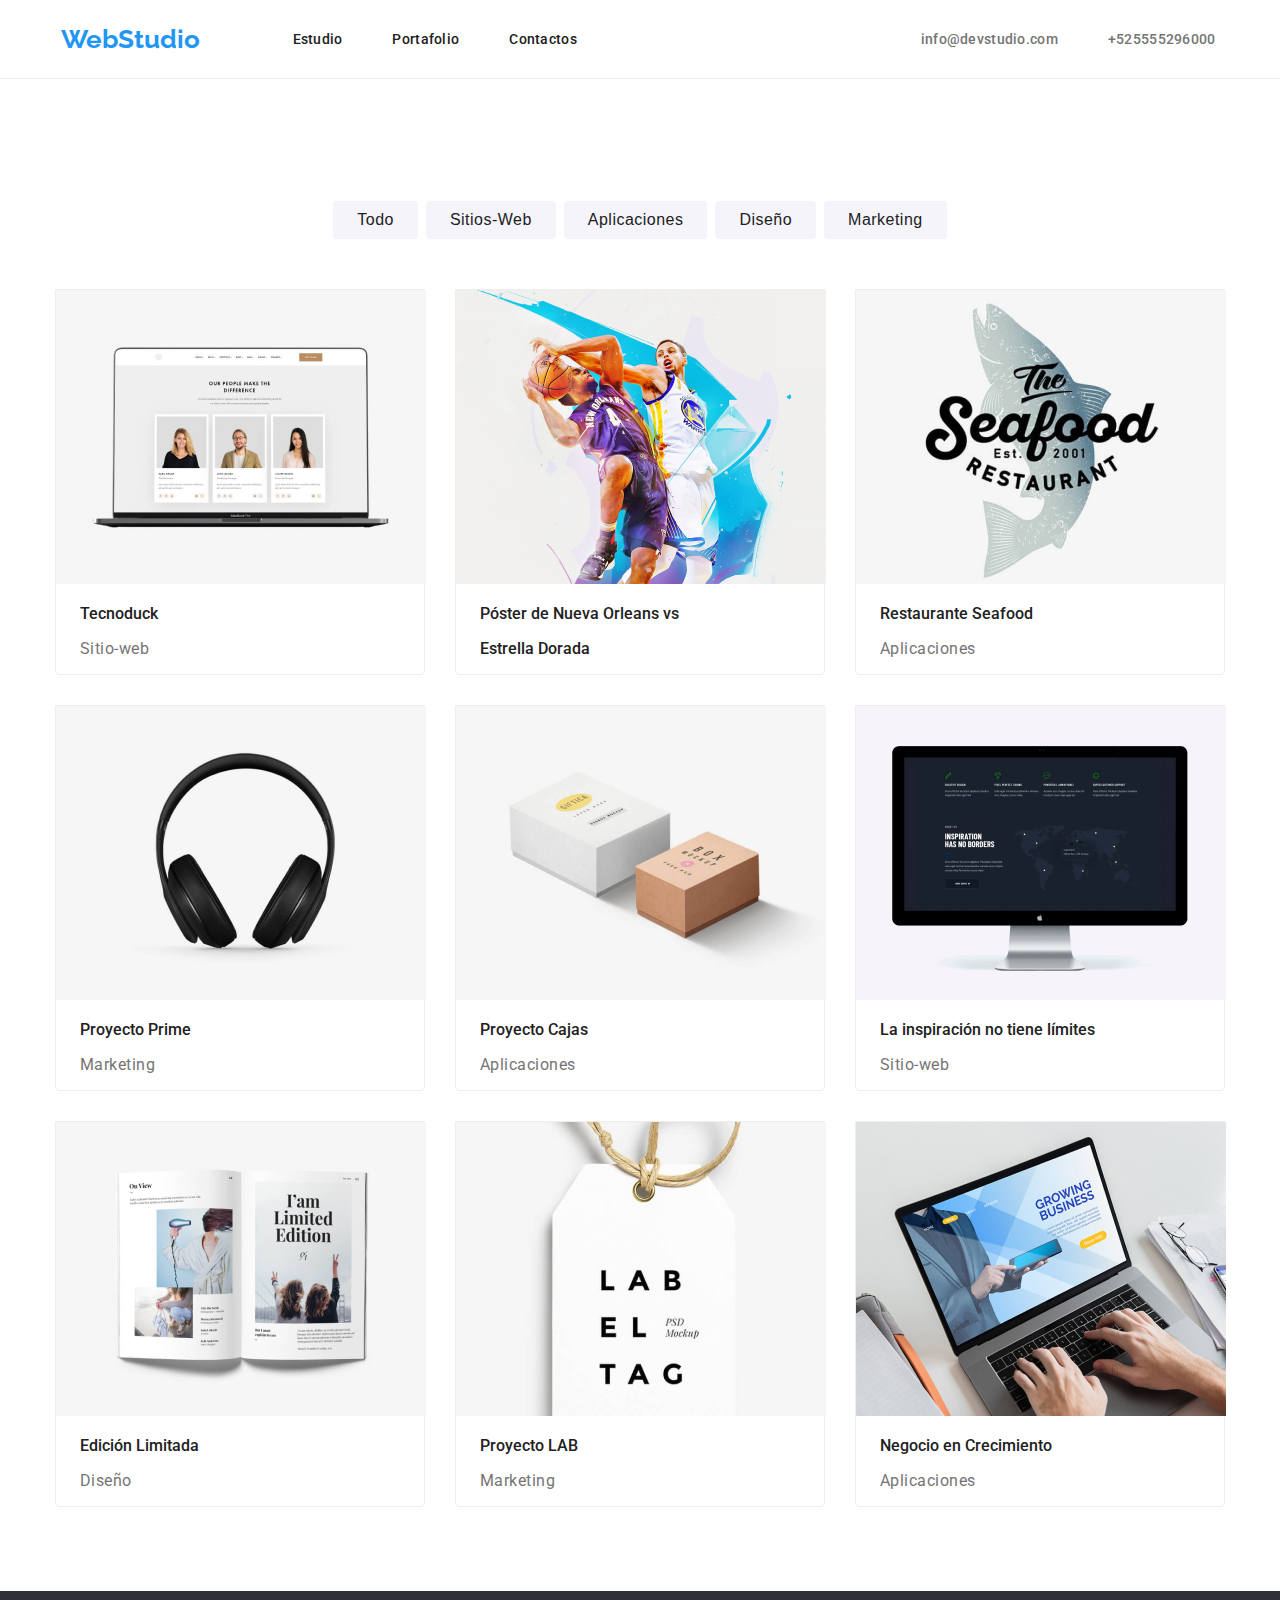
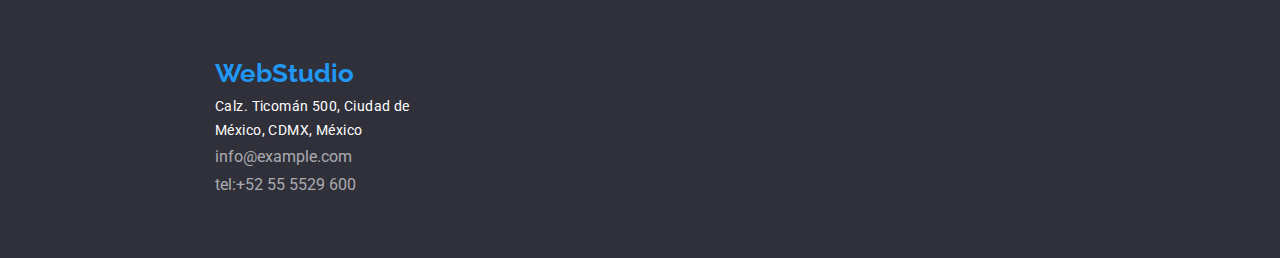
==== portafolio.html @ 9fa8da6e "codigo fuente" ====
<!DOCTYPE html>
<html lang="es">
	<head>
		<meta charset="UTF-8" />
		<meta http-equiv="X-UA-Compatible" content="IE=edge" />
		<meta name="Página inicial de la tarea 2" content="width=device-width, initial-scale=1.0" />
		<title>Web studio-tarea 2</title>
		<link rel="stylesheet" type="text/css" href="styles/styles.css" />
		<link rel="preconnect" href="https://fonts.googleapis.com">
		<link rel="preconnect" href="https://fonts.gstatic.com" crossorigin>
		<link href="https://fonts.googleapis.com/css2?family=Raleway:wght@400;700&display=swap" rel="stylesheet">
		<link rel="preconnect" href="https://fonts.googleapis.com">
		<link rel="preconnect" href="https://fonts.gstatic.com" crossorigin>
		<link href="https://fonts.googleapis.com/css2?family=Roboto:ital,wght@0,400;0,500;0,700;0,900;1,400;1,700;1,900&display=swap" rel="stylesheet">
		<!--<a href="https://alecente.github.io/goit-markup-hw-03/">Página de github</a>-->
	</head>
	<body  class="main-container">
			<header class="page-header">
				<li class="webstudio">
					<a href="index.html" class="logo"> WebStudio</a>
				</li>
				<nav>
					<ul class="menu">
						<li class="item"><a href="estudio.html" class="link">Estudio</a></li>
						<li class="item"><a href="#" class="link">Portafolio</a></li>
						<li class="item"><a href="contact.html" class="link">Contactos</a></li>
					</ul>
				</nav>
					<ul class="contact">
						<li class="item"><a href="mailto:info@devstudio.com" class="link">info@devstudio.com</a></li>
						<li class="item"><a href="tel:+525555296000" class="link"> +525555296000</a></li>
					</ul>
			</header>
		<main>
			<section class="section-portafolio">
				<div class="main-container">
					<div>
                        <ul class="type-portafolio">
						    <li><button type="button" class="btn-portafolio">todo</a></li></button>
                            <li><button type="button" class="btn-portafolio">sitios-web</a></li></button>
                            <li><button type="button" class="btn-portafolio">aplicaciones</a></li></button>
                            <li><button type="button" class="btn-portafolio">diseño</a></li></button>
                            <li><button type="button" class="btn-portafolio">marketing</a></li></button>
                        </ul>
					</div>
					<div class="medium-container">
						<ul class="portafolio-list">
							<li class="folio-card">
								<img class="folio-image" src="images/imagen8.jpg" alt="imagen de diseñador de productos"/>
								<h3 class="team-name folio">Tecnoduck</h3>
								<h3 class="team-charge folio">Sitio-web</h3>
							</li>
							<li class="folio-card">
								<img class="folio-image" src="images/imagen9.jpg" alt="imagen de desarrolladora frontend"/>
								<h3 class="team-name folio">Póster de Nueva Orleans vs</h3>
								<h3 class="team-name folio">Estrella Dorada</h3>
							</li>
							<li class="folio-card">
								<img class="folio-image" src="images/imagen10.jpg" alt="imagen de encargado de mercadero"/>
								<h3 class="team-name folio" >Restaurante Seafood</h3>
								<h3 class="team-charge folio">Aplicaciones</h3>
							</li>
							<li class="folio-card">
								<img class="folio-image" src="images/imagen11.jpg" alt="imagen de diseñador de iu"/>
								<h3 class="team-name folio">Proyecto Prime</h3>
								<h3 class="team-charge folio">Marketing</h3>
							</li>
                            <li class="folio-card">
								<img class="folio-image" src="images/imagen12.jpg" alt="imagen de diseñador de iu"/>
								<h3 class="team-name folio">Proyecto Cajas</h3>
								<h3 class="team-charge folio">Aplicaciones</h3>
							</li>
                            <li class="folio-card">
								<img class="folio-image" src="images/imagen13.jpg" alt="imagen de diseñador de iu"/>
								<h3 class="team-name folio">La inspiración no tiene límites</h3>
								<h3 class="team-charge folio">Sitio-web</h3>
							</li>
                            <li class="folio-card">
								<img class="folio-image" src="images/imagen14.jpg" alt="imagen de diseñador de iu"/>
								<h3 class="team-name folio">Edición Limitada</h3>
								<h3 class="team-charge folio">Diseño</h3>
							</li>
                            <li class="folio-card">
								<img class="folio-image" src="images/imagen15.jpg" alt="imagen de diseñador de iu"/>
								<h3 class="team-name folio">Proyecto LAB</h3>
								<h3 class="team-charge folio">Marketing</h3>
							</li>
                            <li class="folio-card">
                                <img class="folio-image" src="images/imagen16.jpg" alt="imagen de diseñador de iu"/>
                                <h3 class="team-name folio">Negocio en Crecimiento</h3>
                                <h3 class="team-charge folio">Aplicaciones</h3>
                            </li>
						</ul>
					</div>
				</div>
			</section>
		</main>
			<footer class="footer-theme">
				<li class="webstudio">
					<a href="index.html" class="logo"> WebStudio</a>
				</li>
				<address class="contact-footer">
					Calz. Ticomán 500, Ciudad de <br>
					México, CDMX, México<br>
				</address>
					<div class="contact-mail" >
						<a href="mailto:info@example.com">info@example.com</a>
						<br>tel:+52 55 5529 600<br>
					</div>
				</div>
			</footer>
	</body>
</html>
---- styles/styles.css ----
* { 
    box-sizing: border-box;
}

:root{
	--primary-bg-cl: #2f303a;
	--seconday-bg-cl: #f5f4fa;
	--primary-txt-cl: #212121;
	--secondary-txt-cl: #757575;
	--white-txt-cl: #ffffff;
	--logo-link-txt-cl: #2196f3;
	--btn-primary-bg-cl: #2196f3;
	--logo-bg-secundary: #afb1b8;
}


body{
    margin: 0;
	font-family: 'roboto';
	background-color: #ffffff;
	color:var(--primary-txt-cl);
}


a:link, a:visited{
	text-decoration: none;
	color: inherit;
}

a:hover{ 
	text-decoration: none;
	color: var(--logo-link-txt-cl);
}


ul{
	list-style: none;
}

h1{
	font-weight: 900;
	font-size: 44px;
}

h2{
	font-weight: 700;
	font-size: 36px;
}

.main-container{
	max-width: 1600px;
	margin: 0 auto;
}

.page-header{
	display: flex;
	align-items: center;
	justify-content: center;
	background-color: #ffffff;
	padding: 24px;
	border-bottom: 1px solid #ececec;
}

.logo{
    font-family: 'raleway';
    font-size: 26px;
    font-weight: 700;
	padding-right: 93px;
	padding-left: 191px;
    margin: 0;
}

.webstudio{
	color:var(--logo-link-txt-cl);
	list-style: none;
}

.menu{
	font-weight: 500;
	padding-right: 344px;
	padding-left: 0px;
	font-size: 14px;
	margin: 0;
	display: flex;
	letter-spacing: 0.02em;
}


.menu > .item:not(:last-child){
	margin-right: 50px;
}

.contact{
	font-weight: 500;
	font-size: 14px;
	margin: 0;
	letter-spacing: 0.02em;
	padding-right: 195px;
	padding-left: 0px;
	display: flex;
	color: var(--secondary-txt-cl);
}

.icon-phone{
	width: 12px;
	height: 16px;
	fill:#757575;
	margin-right: 10px;
}

.icon-letter{
	width: 16px;
	height: 12px;
	fill:#757575;
	margin-right: 10px;
}

.contact > .item:not(:last-child){
	margin-right: 50px;
}

.solution{
	color: var(--white-txt-cl);
	text-align: center;
	padding-bottom: 210px;
	margin:0px;
}

.bgima{
	background-image: linear-gradient(
      0deg,
      rgba(47, 48, 58, 0.4),
      rgba(47, 48, 58, 0.4)
    ),
    url(../images/imagen17.jpg);
  	background-size: cover;
  	background-repeat: no-repeat;
  	background-position: center;
  	max-width: 1600px;
  	margin: 0 auto;
  	text-align: center;
  	padding-top: 200px;
  	padding-bottom: 200px;
}


.title{
	margin-top: 0;
	margin-bottom: 40px;
	letter-spacing: 0.06em;
	line-height: 60px;
	text-transform: uppercase;
}


.btn-solution{
	font-weight:700;
	line-height: 1.88;
	letter-spacing: 0.06em;
	padding-top: 10px;
	padding-bottom: 10px;
	padding-left: 32px;
	padding-right: 32px;
	background-color: var(--btn-primary-bg-cl);
	height: 50px;
	font-size: 16px;
	border-radius:4px;
	cursor:pointer;
	text-align: center;
	display: inline-block;

}

.btn-solution:hover{
	color: #ffffff;
	box-shadow: 0px 3px 1px rgba(0, 0, 0, 0.1), 0px 1px 2px rgba(0, 0, 0, 0.08), 0px 2px 2px rgba(0, 0, 0, 0.12);
}

/*Sección ventajas*/

.section-advantage{
	padding-top: 82px;
	padding-bottom: 94px;
}

.medium-container{
	max-width: 1170px;
	margin-left: auto;
	margin-right: auto;
}

.advantages-list{
	grid-template-columns: repeat(4,1fr);
	grid-gap: 30px;
	display: grid;
}

.list{
	margin-bottom: 0;
	margin-top: 0;
	padding-left: 0px;
}

.advantage-card{
	display: flex;
  	justify-content: center;
  	align-items: center;
  	height: 120px;
  	margin-bottom: 30px;
  	background-color: var(--seconday-bg-cl);
}

.advantages-title{
	line-height: 24px;
	font-size: 14px;
	letter-spacing: 0.03em;
	text-transform: uppercase;
	margin:0;
	display: flex;
  	justify-content: space-between;
  	gap: 30px;
}

.advantage-icon{
	width: 70px;
  	height: 70px;
}

.advantage-text{
	line-height: 1.71;
	color: var(--secondary-txt-cl);
	font-size: 14px;
	letter-spacing: 0.03em;
}

.advantages-list{
	flex-basis: calc((100% - 90px) / 4);
}

/*Sección funciones*/
.section-function{
	padding-bottom: 94px;
}
.title-function{
	line-height: 42px;
	text-align: center;
	letter-spacing: 0.03em;
	margin-top: 0;
	margin-bottom: 55;
}

.function-list{
	display:flex;
	justify-content: space-between;
	padding-left: 0px;
	margin-top: 0;
	margin-bottom: 0;
}

.container-img{
	width: 370px;
	height: 324px;
	display: flex;
	flex-direction: column-reverse;
}

.image1{
	background: url(/images/imagen1.jpg);
}

.image2{
	background: url(/images/imagen2.jpg);
}

.image3{
	background: url(/images/imagen3.jpg);
}

.function-description{
	color: var(--white-txt-cl);
	width: 370px;
	font-weight: 700;
	line-height: 16.41px;
	text-transform: uppercase;
	justify-content: center;
	padding-top: 27px;
	padding-bottom: 27px;
	background:rgba(47, 48, 58, 0.8);
	height: 70px;
	display: flex;

}

.function-image{
	max-width: 370px;
}

/*Secci[on equipos*/

.section-team{
	padding-top: 94px;
	padding-bottom: 94px;
	background-color: var(--seconday-bg-cl);
}

.title-team{
	line-height: 42px;
	text-align: center;
	letter-spacing: 0.03em;
}

.team-list{
	max-width: 1170px;
	list-style:none;
	justify-content: space-between;
	display: flex;
	padding-left: 0;
	grid-gap: 37px; 
	margin: 0;
}

.title-team{
	margin:0;
	margin-bottom: 50px;
}

.team-card{
	background-color: #ffffff;
	box-shadow: 0px 1px 3px rgba(0, 0, 0, 0.12), 0px 1px 1px rgba(0, 0, 0, 0.14), 0px 2px 1px rgba(0, 0, 0, 0.2);
	border-radius: 0px 0px 4px 4px;
	max-width: 260px;
}

.team-image{
	width: 260px;
}


.team-name{
	font-weight: 500;
	font-size: 16px;
	line-height: 19px;
	text-align: center;
}

.team-charge{
	font-weight: 400;
	font-size: 16px;
	line-height: 19px;
	text-align: center;
	letter-spacing: 0.03em;
	color: #757575;
}

.team-social-list {
	display: flex;
	justify-content: center;
	gap: 10px;
	list-style: none;
	padding-bottom: 30px;
  }

.team-link {
	display: flex;
	justify-content: center;
	align-items: center;
	width: 44px;
	height: 44px;
	border-radius: 50%;
	text-decoration: none;
  }

  .team-link:hover,
  .team-link:focus {
	background-color: var(--btn-primary-bg-cl);
  }

  
  .team-link:hover .team-logo-social,
  .team-link:focus .team-logo-social {
	fill: var(--seconday-bg-cl);
  }


  .team-logo-social {
	width: 20px;
	height: 20px;
	fill: #afb1b8;
  }


  .team-item {
	background-color: var(--seconday-bg-cl);
	border-radius: 4px;
	flex-basis: calc((100%-90px) / 4);
	box-shadow: 0px 1px 3px rgba(0, 0, 0, 0.12), 0px 1px 1px rgba(0, 0, 0, 0.14),
	  0px 2px 1px rgba(0, 0, 0, 0.2);
  }



/*iconos cliente*/

.clients-title {
	font-weight: 700;
	font-size: 36px;
	line-height: 1.16;
	text-align: center;
	letter-spacing: 0.03em;
	margin-bottom: 50px;
	text-transform: capitalize;
	margin-top: 59px;
  }
  
  .clients-list{
	display: flex;
	justify-content: center;
	gap: 30px;
	margin-bottom: 151px;
	margin-top: 0;
	padding-left: 0px;
	
  }
  
  .client-link {
	display: flex;
	justify-content: center;
	align-items: center;
	width: 170px;
	height: 92px;
	border-radius: 4px;
	border: 1px solid var(--logo-bg-secundary);
  }
  
  .client-link:hover,
  .client-link:focus {
	border: 1px solid var(--btn-primary-bg-cl);
  }
  .client-link:hover .client-logo,
  .client-link:focus .client-logo {
	fill: var(--btn-primary-bg-cl);
  }
  .client-logo {
	width: 106px;
	height: 60px;
	fill: var(--logo-bg-secundary);
  }


/*pagina portafolio*/

.type-portafolio{
	display: flex;
	justify-content: center;
	grid-gap: 8px;
	padding-top: 106px;
	padding-left: 0;
	margin-bottom: 50px;
}

.btn-portafolio{
	font-weight:500;
	line-height: 1.62;
	letter-spacing: 0.03em;
	padding-top: 6px;
	padding-bottom: 6px;
	padding-left: 24px;
	padding-right: 24px;
	background-color: var(--seconday-bg-cl);
	color: inherit;
	height: 38px;
	text-transform: capitalize;
	border:none;
	font-size: 16px;
	border-radius:4px;
	cursor:pointer;
	text-align: center;
	display: inline-block;
}


.btn-portafolio:hover{
	background-color: var(--btn-primary-bg-cl);
	color: #ffffff;
	box-shadow: 0px 3px 1px rgba(0, 0, 0, 0.1), 0px 1px 2px rgba(0, 0, 0, 0.08), 0px 2px 2px rgba(0, 0, 0, 0.12);
}

.portafolio-list{
	max-width: 1170px;
	grid-template-columns: repeat(3,3fr);
	display: grid;
	padding-left: 0;
	grid-gap: 30px; 
	margin: 0;
	padding-bottom: 84px;
}

.folio-card{
	background-color: #ffffff;
	border-radius: 0px 0px 4px 4px;
	max-width: 370px;
	border: 1px solid #eeeeee;
}

.folio{
	text-align: left;
	padding-left: 24px;
}

.folio-image{
	max-width: 370px;
}

.folio-card:hover{
	box-shadow: 0px 1px 1px rgba(0, 0, 0, 0.12), 0px 4px 4px rgba(0, 0, 0, 0.06), 1px 4px 6px rgba(0, 0, 0, 0.16);
}

/*footer*/

.footer-theme{
	background-color: var(--primary-bg-cl);
	padding-top: 60px;
	line-height: 1.71;
	padding-bottom: 60px;
	padding-left: 24px;
}

.footer-container{
	display: flex;
	justify-content: left;
}

.footer-text{
	padding-right: 85px;
}

.footer-logo{
	margin-bottom: 6px;
	line-height: 31px;
	height: 31px;
}

.contact-footer{
	font-weight: 400;
	font-size: 14px;
	line-height: 1.71;
	letter-spacing: 0.03em;
	font-style: normal;
	color: #ffffff;
	padding-left: 191px;
}

.contact-mail{
	color: rgba(255, 255, 255, 0.6);
	padding-left: 191px;
}

.join-title {
	font-weight: 700;
	font-size: 14px;
	line-height: 1.14;
	letter-spacing: 0.03em;
	text-transform: uppercase;
	color: var(--white-txt-cl);
	margin-bottom: 20px;
  }
  
  .footer-icon {
	width: 20px;
	height: 20px;
	fill: var(--white-txt-cl);
  }
  .footer-link {
	display: flex;
	align-items: center;
	justify-content: center;
	width: 44px;
	height: 44px;
	border-radius: 50%;
	background-color: rgba(255, 255, 255, 0.1);
  }
  .footer .logo.link {
	margin-right: 0;
	margin-bottom: 20px;
  }
  
  .footer-link:hover,
  .footer-link:focus {
	background-color: var(--btn-primary-bg-cl);
  }
  .footer-icons-list {
	display: flex;
	justify-content: center;
	column-gap: 10px;
  }
  
  .logo-part-footer {
	color: var(--accent-color);
  }
  
  .footer-item {
	margin-bottom: 9px;
  }
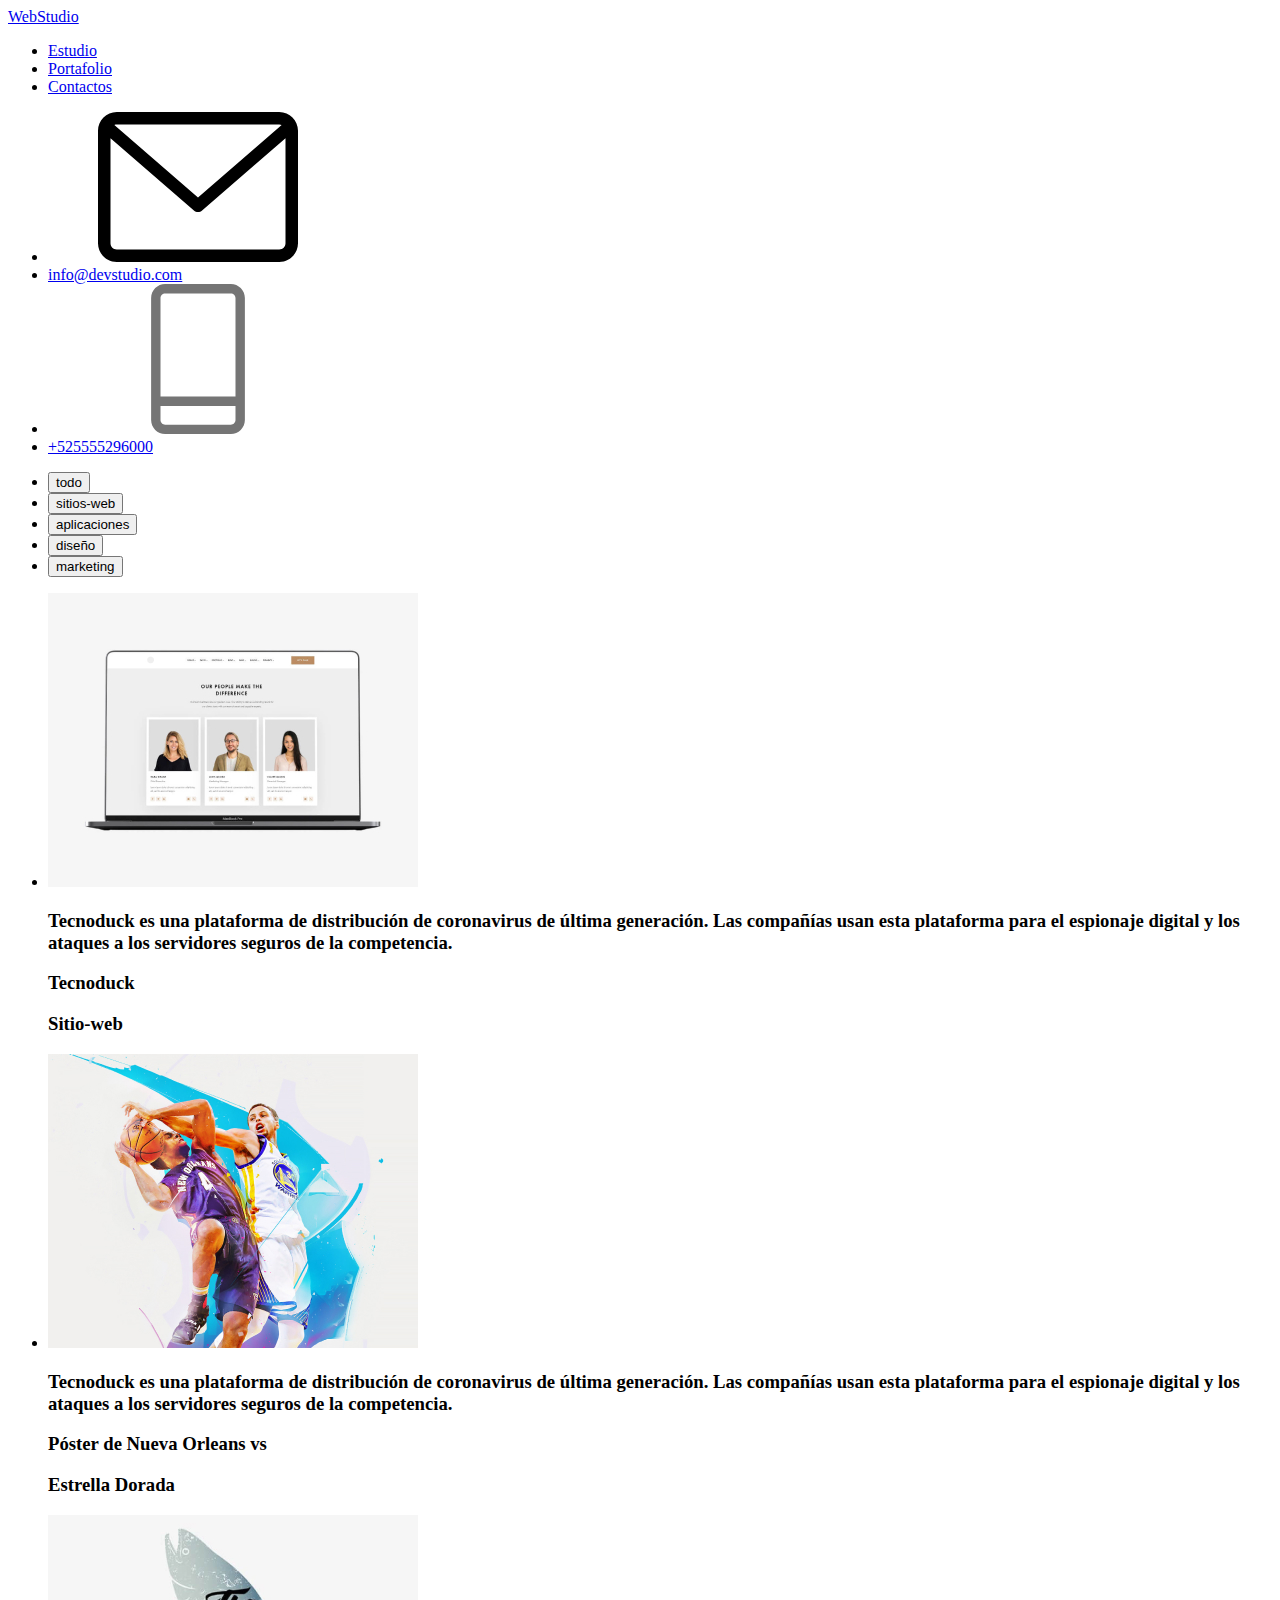
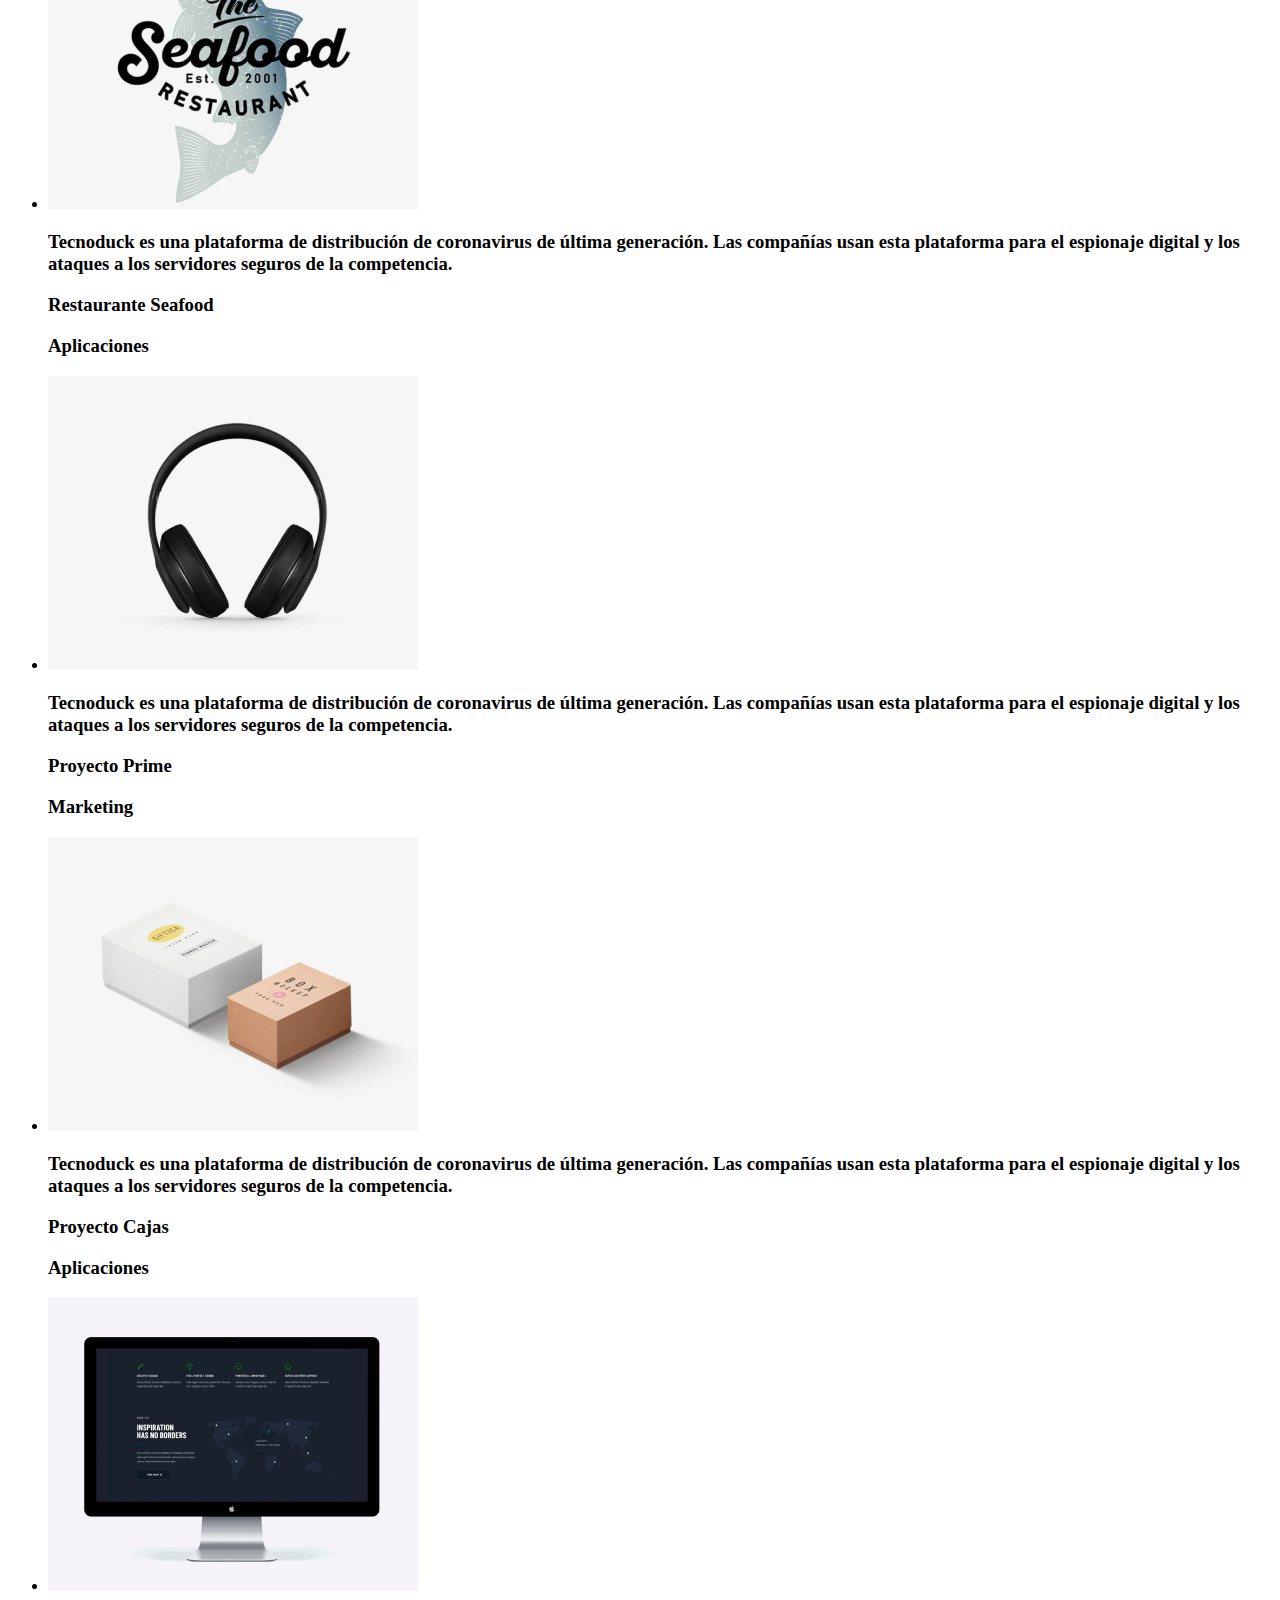
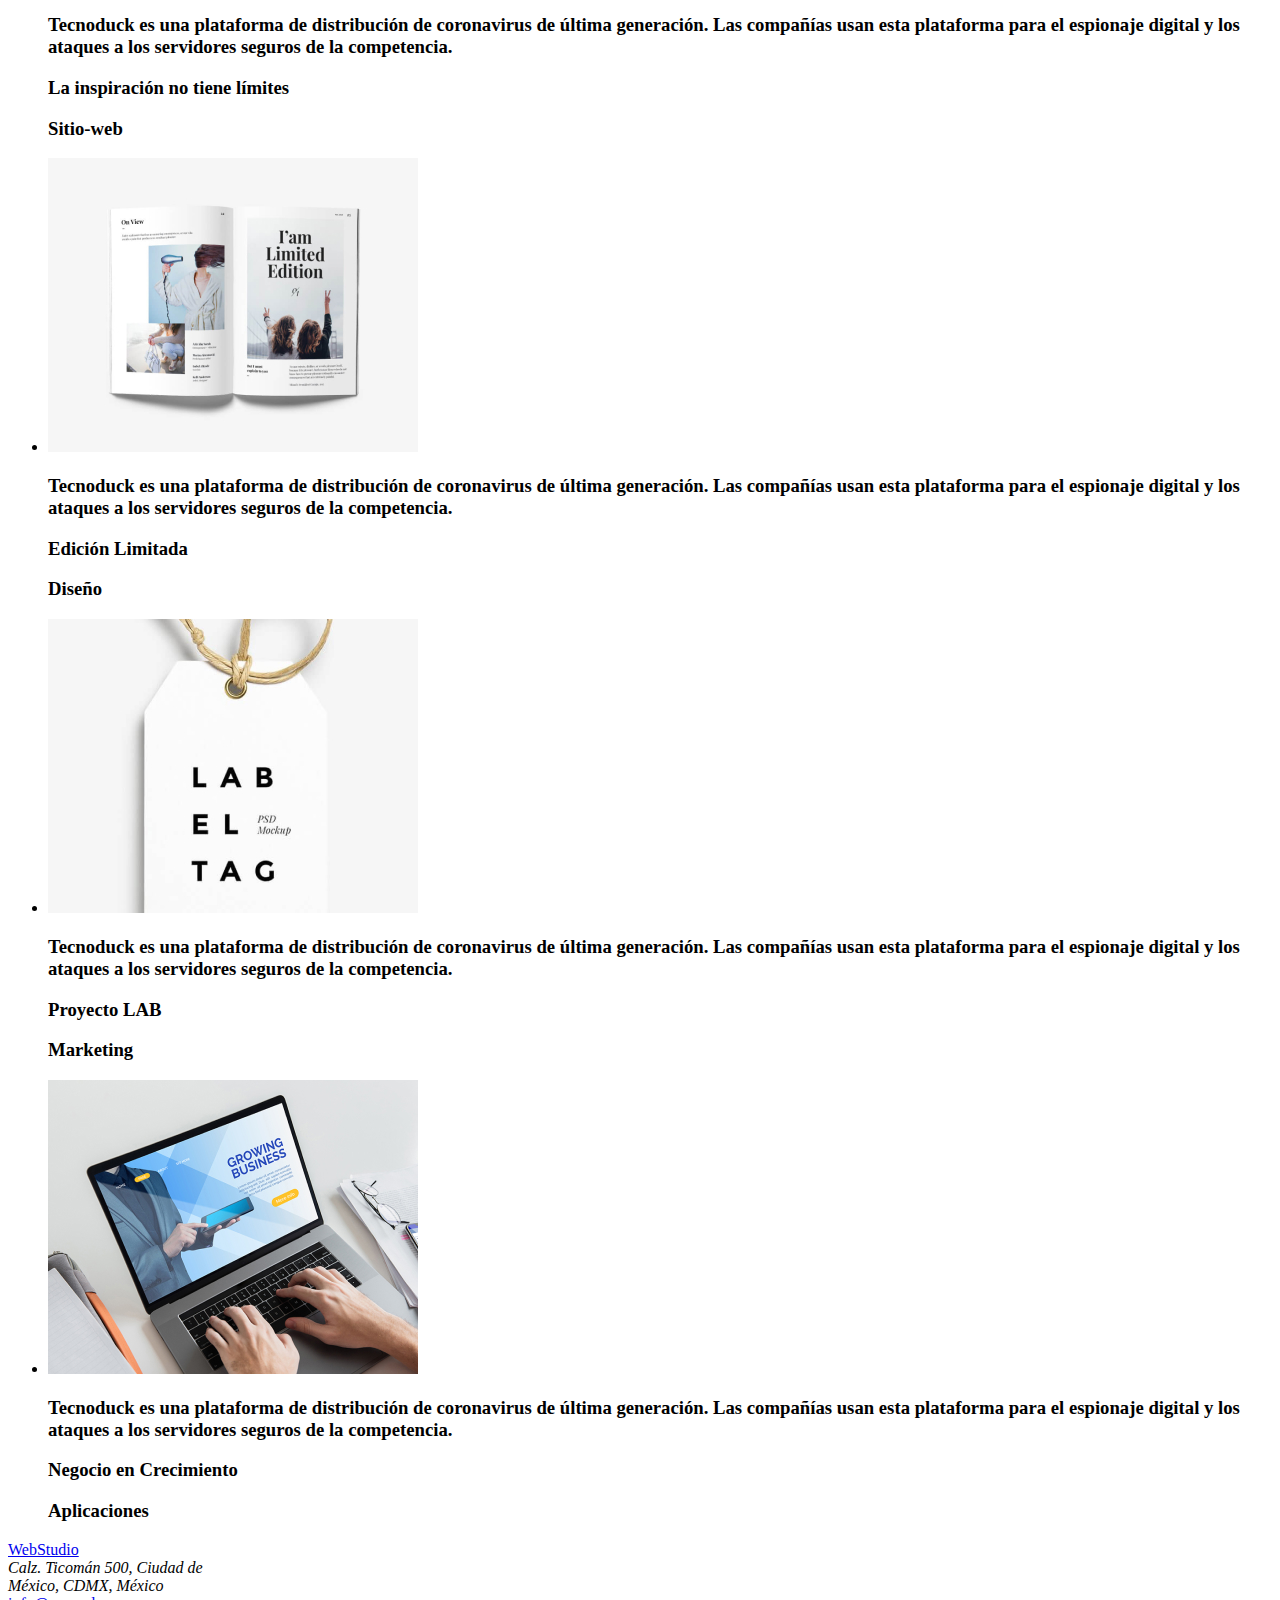
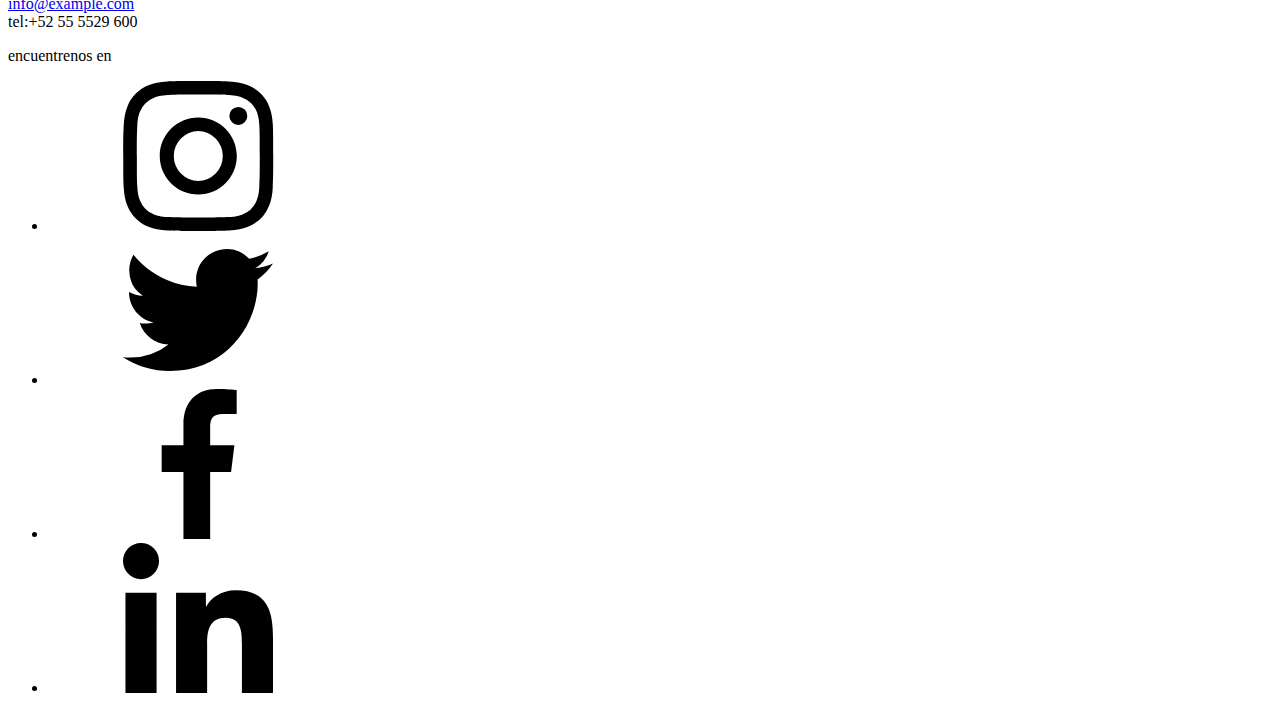
==== commit fcddb539: "finish" ====
--- a/portafolio.html
+++ b/portafolio.html
@@ -4,8 +4,9 @@
 		<meta charset="UTF-8" />
 		<meta http-equiv="X-UA-Compatible" content="IE=edge" />
 		<meta name="Página inicial de la tarea 2" content="width=device-width, initial-scale=1.0" />
-		<title>Web studio-tarea 2</title>
-		<link rel="stylesheet" type="text/css" href="styles/styles.css" />
+		<title>Web studio-tarea 5 - Portafolio</title>
+		<link rel="stylesheet" type="text/css" href="./css/styles.css" />
+		<link rel="stylesheet" type="text/css" href="./css/normalize.css"/>
 		<link rel="preconnect" href="https://fonts.googleapis.com">
 		<link rel="preconnect" href="https://fonts.gstatic.com" crossorigin>
 		<link href="https://fonts.googleapis.com/css2?family=Raleway:wght@400;700&display=swap" rel="stylesheet">
@@ -15,99 +16,219 @@
 		<!--<a href="https://alecente.github.io/goit-markup-hw-03/">Página de github</a>-->
 	</head>
 	<body  class="main-container">
-			<header class="page-header">
-				<li class="webstudio">
-					<a href="index.html" class="logo"> WebStudio</a>
+		
+		<!------header----------------------->
+		<header id="header">
+				<li class="header__webstudio">
+					<a href="#" class="header__webstudio-logo">WebStudio</a>
 				</li>
 				<nav>
-					<ul class="menu">
-						<li class="item"><a href="estudio.html" class="link">Estudio</a></li>
-						<li class="item"><a href="#" class="link">Portafolio</a></li>
-						<li class="item"><a href="contact.html" class="link">Contactos</a></li>
+					<ul class="header__menu">
+						<li class="header__item"><a href="estudio.html">Estudio</a>
+						</li>
+						<li class="header__item  header__color-linked"><a href="portafolio.html"  class="header__linked">Portafolio</a>
+						</li>
+						<li class="header__item"><a href="contact.html">Contactos</a>
+						</li>
 					</ul>
 				</nav>
-					<ul class="contact">
-						<li class="item"><a href="mailto:info@devstudio.com" class="link">info@devstudio.com</a></li>
-						<li class="item"><a href="tel:+525555296000" class="link"> +525555296000</a></li>
+					<ul class="header__contact">
+						<li><svg class="header__icon-letter"><use href="./images/icons.svg#icon-letter"></use></svg></li>
+						<li class="header__item-contact"><a href="mailto:info@devstudio.com" class="header__link">info@devstudio.com</a></li>
+						<li><svg class="header__icon-phone"><use href="./images/icons.svg#icon-phone"></use></svg></li>
+						<li class="header__item-contact"><a href="tel:+525555296000" class="header__link"> +525555296000</a></li>
 					</ul>
 			</header>
+	
+		<!-------------------portafolio----------------------->
 		<main>
-			<section class="section-portafolio">
+			<section id="portafolio">
 				<div class="main-container">
 					<div>
-                        <ul class="type-portafolio">
-						    <li><button type="button" class="btn-portafolio">todo</a></li></button>
-                            <li><button type="button" class="btn-portafolio">sitios-web</a></li></button>
-                            <li><button type="button" class="btn-portafolio">aplicaciones</a></li></button>
-                            <li><button type="button" class="btn-portafolio">diseño</a></li></button>
-                            <li><button type="button" class="btn-portafolio">marketing</a></li></button>
+                        <ul class="portafolio__type">
+						    <li><button type="button" class="portafolio__btn">todo</a></li></button>
+                            <li><button type="button" class="portafolio__btn">sitios-web</a></li></button>
+                            <li><button type="button" class="portafolio__btn">aplicaciones</a></li></button>
+                            <li><button type="button" class="portafolio__btn">diseño</a></li></button>
+                            <li><button type="button" class="portafolio__btn">marketing</a></li></button>
                         </ul>
 					</div>
 					<div class="medium-container">
-						<ul class="portafolio-list">
-							<li class="folio-card">
-								<img class="folio-image" src="images/imagen8.jpg" alt="imagen de diseñador de productos"/>
-								<h3 class="team-name folio">Tecnoduck</h3>
-								<h3 class="team-charge folio">Sitio-web</h3>
-							</li>
-							<li class="folio-card">
-								<img class="folio-image" src="images/imagen9.jpg" alt="imagen de desarrolladora frontend"/>
-								<h3 class="team-name folio">Póster de Nueva Orleans vs</h3>
-								<h3 class="team-name folio">Estrella Dorada</h3>
-							</li>
-							<li class="folio-card">
-								<img class="folio-image" src="images/imagen10.jpg" alt="imagen de encargado de mercadero"/>
-								<h3 class="team-name folio" >Restaurante Seafood</h3>
-								<h3 class="team-charge folio">Aplicaciones</h3>
-							</li>
-							<li class="folio-card">
-								<img class="folio-image" src="images/imagen11.jpg" alt="imagen de diseñador de iu"/>
-								<h3 class="team-name folio">Proyecto Prime</h3>
-								<h3 class="team-charge folio">Marketing</h3>
-							</li>
-                            <li class="folio-card">
-								<img class="folio-image" src="images/imagen12.jpg" alt="imagen de diseñador de iu"/>
-								<h3 class="team-name folio">Proyecto Cajas</h3>
-								<h3 class="team-charge folio">Aplicaciones</h3>
-							</li>
-                            <li class="folio-card">
-								<img class="folio-image" src="images/imagen13.jpg" alt="imagen de diseñador de iu"/>
-								<h3 class="team-name folio">La inspiración no tiene límites</h3>
-								<h3 class="team-charge folio">Sitio-web</h3>
-							</li>
-                            <li class="folio-card">
-								<img class="folio-image" src="images/imagen14.jpg" alt="imagen de diseñador de iu"/>
-								<h3 class="team-name folio">Edición Limitada</h3>
-								<h3 class="team-charge folio">Diseño</h3>
-							</li>
-                            <li class="folio-card">
-								<img class="folio-image" src="images/imagen15.jpg" alt="imagen de diseñador de iu"/>
-								<h3 class="team-name folio">Proyecto LAB</h3>
-								<h3 class="team-charge folio">Marketing</h3>
-							</li>
-                            <li class="folio-card">
-                                <img class="folio-image" src="images/imagen16.jpg" alt="imagen de diseñador de iu"/>
-                                <h3 class="team-name folio">Negocio en Crecimiento</h3>
-                                <h3 class="team-charge folio">Aplicaciones</h3>
-                            </li>
+						<ul class="portafolio__list">
+							<li class="portafolio__card">
+									<div class="portafolio__box">
+										<img class="portafolio__image" src="images/imagen8.jpg" alt="imagen de diseñador de productos"/>
+										<div class="portafolio__blue  portafolio__slide-up">
+											<h3 class="portafolio__text">Tecnoduck es una plataforma de distribución de coronavirus de última generación. 
+												Las compañías usan esta plataforma para el espionaje digital y los ataques a los servidores seguros de la competencia.</h3>
+										</div>	
+									</div>
+									<div class="portafolio__tag">
+										<h3 class="portafolio__name">Tecnoduck</h3>
+										<h3 class="portafolio__description">Sitio-web</h3>
+									</div>															
+							</li>
+							<li class="portafolio__card">
+									<div class="portafolio__box">
+										<img class="portafolio__image" src="images/imagen9.jpg" alt="imagen de diseñador de productos"/>
+										<div class="portafolio__blue  portafolio__slide-up">
+											<h3 class="portafolio__text">Tecnoduck es una plataforma de distribución de coronavirus de última generación. 
+												Las compañías usan esta plataforma para el espionaje digital y los ataques a los servidores seguros de la competencia.</h3>
+										</div>	
+									</div>
+									<div class="portafolio__tag">
+										<h3 class="portafolio__name">Póster de Nueva Orleans vs</h3>
+										<h3 class="portafolio__description">Estrella Dorada</h3>
+									</div>															
+							</li>
+							<li class="portafolio__card">
+								<div class="portafolio__box">
+									<img class="portafolio__image" src="images/imagen10.jpg" alt="imagen de diseñador de productos"/>
+									<div class="portafolio__blue  portafolio__slide-up">
+										<h3 class="portafolio__text">Tecnoduck es una plataforma de distribución de coronavirus de última generación. 
+											Las compañías usan esta plataforma para el espionaje digital y los ataques a los servidores seguros de la competencia.</h3>
+									</div>	
+								</div>
+								<div class="portafolio__tag">
+									<h3 class="portafolio__name">Restaurante Seafood</h3>
+									<h3 class="portafolio__description">Aplicaciones</h3>
+								</div>															
+							</li>
+							<li class="portafolio__card">
+								<div class="portafolio__box">
+									<img class="portafolio__image" src="images/imagen11.jpg" alt="imagen de diseñador de productos"/>
+									<div class="portafolio__blue  portafolio__slide-up">
+										<h3 class="portafolio__text">Tecnoduck es una plataforma de distribución de coronavirus de última generación. 
+											Las compañías usan esta plataforma para el espionaje digital y los ataques a los servidores seguros de la competencia.</h3>
+									</div>	
+								</div>
+								<div class="portafolio__tag">
+									<h3 class="portafolio__name">Proyecto Prime</h3>
+									<h3 class="portafolio__description">Marketing</h3>
+								</div>															
+							</li>
+							<li class="portafolio__card">
+								<div class="portafolio__box">
+									<img class="portafolio__image" src="images/imagen12.jpg" alt="imagen de diseñador de productos"/>
+									<div class="portafolio__blue  portafolio__slide-up">
+										<h3 class="portafolio__text">Tecnoduck es una plataforma de distribución de coronavirus de última generación. 
+											Las compañías usan esta plataforma para el espionaje digital y los ataques a los servidores seguros de la competencia.</h3>
+									</div>	
+								</div>
+								<div class="portafolio__tag">
+									<h3 class="portafolio__name">Proyecto Cajas</h3>
+									<h3 class="portafolio__description">Aplicaciones</h3>
+								</div>															
+							</li>
+							<li class="portafolio__card">
+								<div class="portafolio__box">
+									<img class="portafolio__image" src="images/imagen13.jpg" alt="imagen de diseñador de productos"/>
+									<div class="portafolio__blue  portafolio__slide-up">
+										<h3 class="portafolio__text">Tecnoduck es una plataforma de distribución de coronavirus de última generación. 
+											Las compañías usan esta plataforma para el espionaje digital y los ataques a los servidores seguros de la competencia.</h3>
+									</div>	
+								</div>
+								<div class="portafolio__tag">
+									<h3 class="portafolio__name">La inspiración no tiene límites</h3>
+									<h3 class="portafolio__description">Sitio-web</h3>
+								</div>															
+							</li>
+							<li class="portafolio__card">
+								<div class="portafolio__box">
+									<img class="portafolio__image" src="images/imagen14.jpg" alt="imagen de diseñador de productos"/>
+									<div class="portafolio__blue  portafolio__slide-up">
+										<h3 class="portafolio__text">Tecnoduck es una plataforma de distribución de coronavirus de última generación. 
+											Las compañías usan esta plataforma para el espionaje digital y los ataques a los servidores seguros de la competencia.</h3>
+									</div>	
+								</div>
+								<div class="portafolio__tag">
+									<h3 class="portafolio__name">Edición Limitada</h3>
+									<h3 class="portafolio__description">Diseño</h3>
+								</div>															
+							</li>
+							<li class="portafolio__card">
+								<div class="portafolio__box">
+									<img class="portafolio__image" src="images/imagen15.jpg" alt="imagen de diseñador de productos"/>
+									<div class="portafolio__blue  portafolio__slide-up">
+										<h3 class="portafolio__text">Tecnoduck es una plataforma de distribución de coronavirus de última generación. 
+											Las compañías usan esta plataforma para el espionaje digital y los ataques a los servidores seguros de la competencia.</h3>
+									</div>	
+								</div>
+								<div class="portafolio__tag">
+									<h3 class="portafolio__name">Proyecto LAB</h3>
+									<h3 class="portafolio__description">Marketing</h3>
+								</div>															
+							</li>
+							<li class="portafolio__card">
+								<div class="portafolio__box">
+									<img class="portafolio__image" src="images/imagen16.jpg" alt="imagen de diseñador de productos"/>
+									<div class="portafolio__blue  portafolio__slide-up">
+										<h3 class="portafolio__text">Tecnoduck es una plataforma de distribución de coronavirus de última generación. 
+											Las compañías usan esta plataforma para el espionaje digital y los ataques a los servidores seguros de la competencia.</h3>
+									</div>	
+								</div>
+								<div class="portafolio__tag">
+									<h3 class="portafolio__name">Negocio en Crecimiento</h3>
+									<h3 class="portafolio__description">Aplicaciones</h3>
+								</div>															
+							</li>
 						</ul>
 					</div>
 				</div>
 			</section>
 		</main>
-			<footer class="footer-theme">
-				<li class="webstudio">
-					<a href="index.html" class="logo"> WebStudio</a>
-				</li>
-				<address class="contact-footer">
-					Calz. Ticomán 500, Ciudad de <br>
-					México, CDMX, México<br>
-				</address>
-					<div class="contact-mail" >
-						<a href="mailto:info@example.com">info@example.com</a>
-						<br>tel:+52 55 5529 600<br>
+		<!-------------------portafolio----------------------->
+		<footer id="footer">
+			<div class="medium-container">
+				<div class="footer__container" class="medium-container">
+					<div class="footer__text">
+						<li class="footer__webstudio footer__webstudio-logo">
+							<a href="#" class="logo"> WebStudio</a>
+						</li>
+						<address class="footer__contact">
+							Calz. Ticomán 500, Ciudad de <br>
+							México, CDMX, México<br>
+						</address>
+						<div class="footer__mail" >
+							<a href="mailto:info@example.com">info@example.com</a>
+							<br>tel:+52 55 5529 600<br>
+						</div>
+					</div>			
+					<div class="footer__social">
+						<p class="footer__join">encuentrenos en</p>
+						<ul class="footer__icons-list">
+							<li class="footer-icons-item">
+								<a href="#" class="footer__link link">
+								<svg class="footer__icon">
+									<use href="./images/icons.svg#icon-instagram-2"></use>
+								</svg>
+								</a>
+							</li>
+							<li class="footer-icons-item">
+								<a href="#" class="footer__link link">
+								<svg class="footer__icon">
+									<use href="./images/icons.svg#icon-twitter-1"></use>
+								</svg>
+								</a>
+							</li>
+							<li class="footer-icons-item">
+								<a href="#" class="footer__link link">
+								<svg class="footer__icon">
+									<use href="./images/icons.svg#icon-facebook-1"></use>
+								</svg>
+								</a>
+							</li>
+							<li class="footer-icons-item">
+								<a href="#" class="footer__link link">
+								<svg class="footer__icon">
+									<use href="./images/icons.svg#icon-linkedin-1"></use>
+								</svg>
+								</a>
+							</li>
+						</ul>
 					</div>
 				</div>
-			</footer>
+			</div>
+		</footer>
 	</body>
 </html>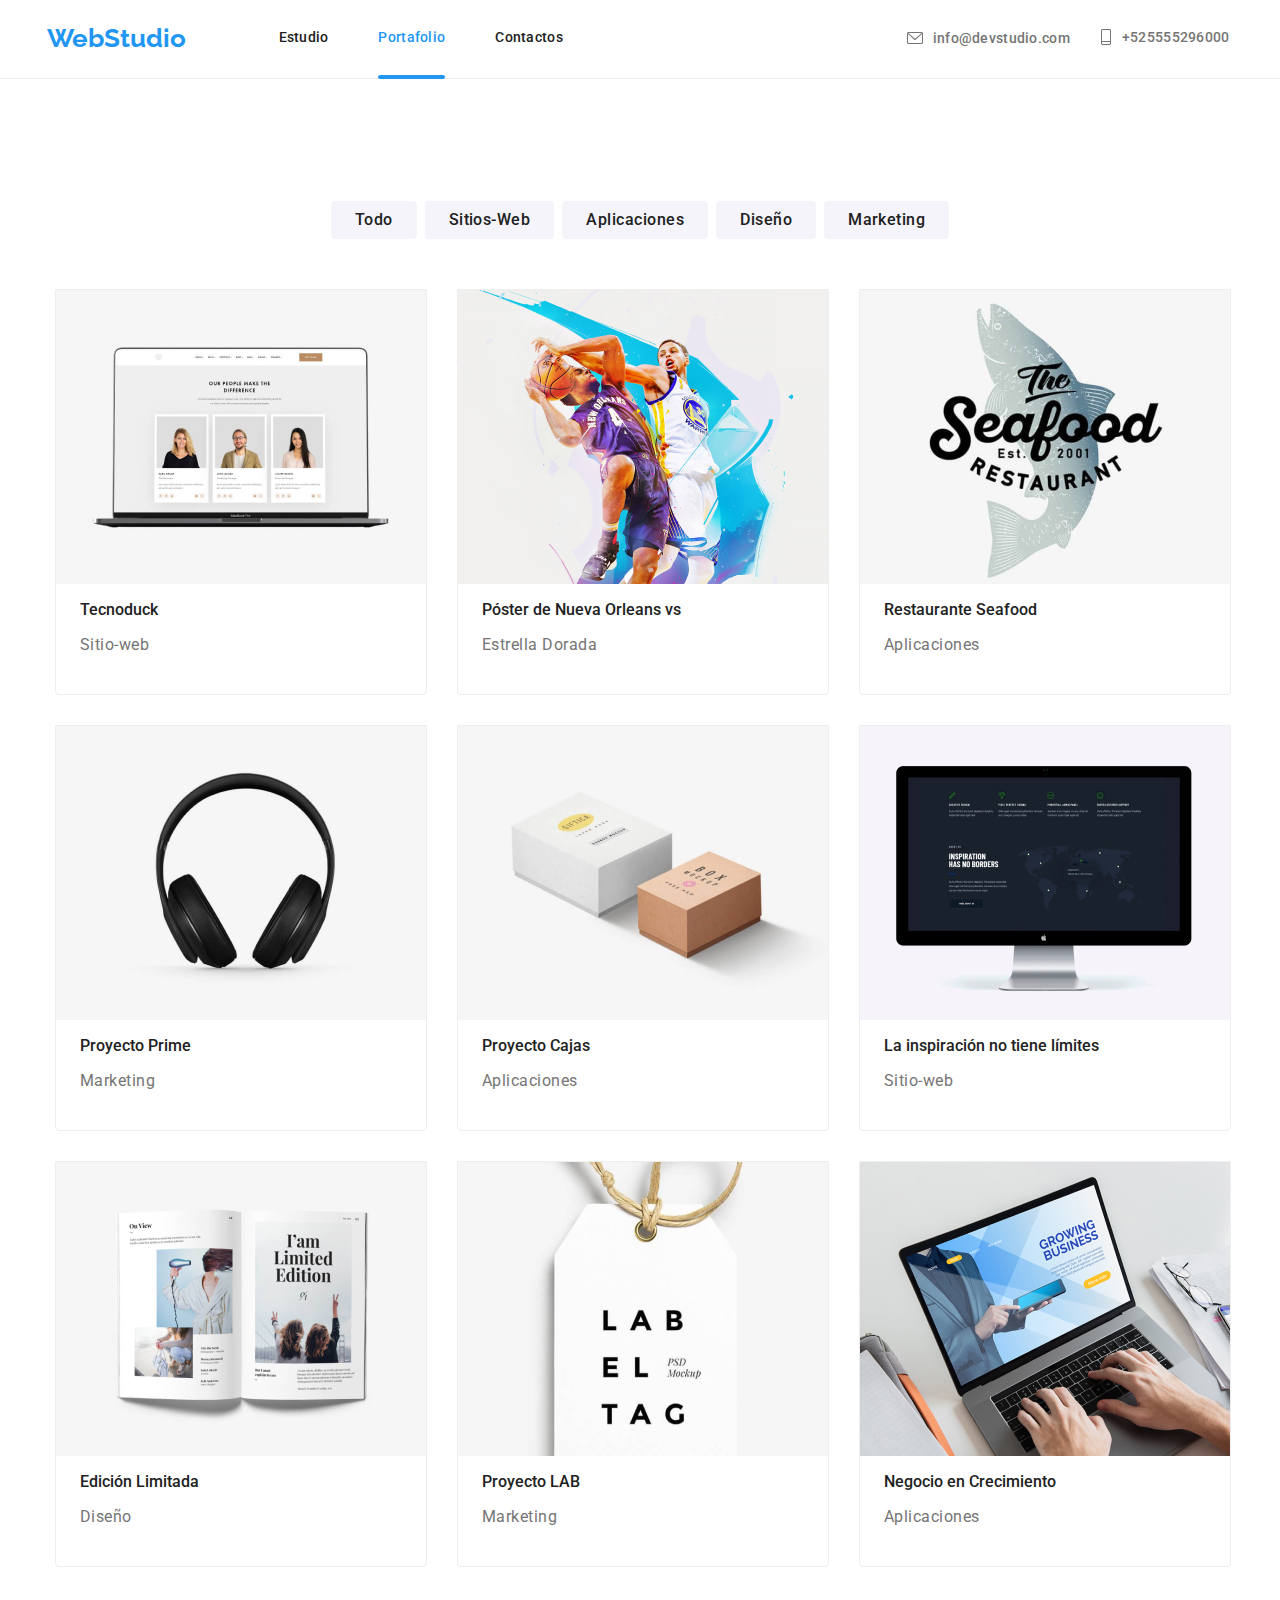
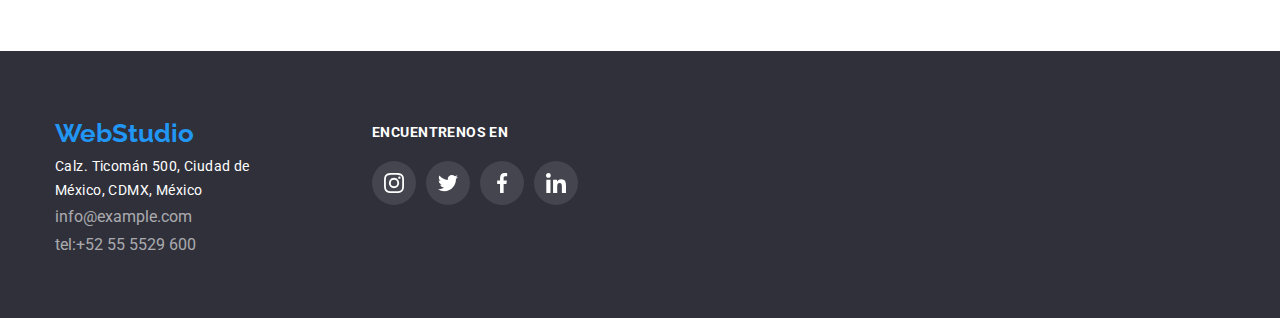
==== commit 12b06daa: "solutions" ====
--- a/portafolio.html
+++ b/portafolio.html
@@ -24,21 +24,25 @@
 				</li>
 				<nav>
 					<ul class="header__menu">
-						<li class="header__item"><a href="estudio.html">Estudio</a>
-						</li>
-						<li class="header__item  header__color-linked"><a href="portafolio.html"  class="header__linked">Portafolio</a>
-						</li>
-						<li class="header__item"><a href="contact.html">Contactos</a>
+						<li class="header__item"><a href="estudio.html" class="header__linked">Estudio</a>
+						</li>
+						<li class="header__item  header__color-link" class="header__linked"><a href="portafolio.html"  class="header__linked2">Portafolio</a>
+						</li>
+						<li class="header__item"><a href="contact.html" class="header__linked">Contactos</a>
 						</li>
 					</ul>
 				</nav>
-					<ul class="header__contact">
-						<li><svg class="header__icon-letter"><use href="./images/icons.svg#icon-letter"></use></svg></li>
-						<li class="header__item-contact"><a href="mailto:info@devstudio.com" class="header__link">info@devstudio.com</a></li>
-						<li><svg class="header__icon-phone"><use href="./images/icons.svg#icon-phone"></use></svg></li>
-						<li class="header__item-contact"><a href="tel:+525555296000" class="header__link"> +525555296000</a></li>
-					</ul>
-			</header>
+				<ul class="header__contact">
+					<li class="header__contact1">
+						<a href="mailto:info@devstudio.com" class="header__link1"><svg class="header__icon-letter"><use href="./images/icons.svg#icon-letter"></use></svg>
+						info@devstudio.com</a>
+					</li>
+					<li class="header__contact1">
+						<a href="tel:+525555296000" class="header__link1"><svg class="header__icon-phone"><use href="./images/icons.svg#icon-phone"></use></svg>
+						 +525555296000</a>
+					</li>
+				</ul>
+		</header>
 	
 		<!-------------------portafolio----------------------->
 		<main>
--- a/css/styles.css
+++ b/css/styles.css
@@ -0,0 +1,771 @@
+@import url("https://fonts.googleapis.com/css2?family=Raleway:wght@400;700&display=swap");
+@import url("https://fonts.googleapis.com/css2?family=Roboto:ital,wght@0,400;0,500;0,700;0,900;1,400;1,700;1,900&display=swap");
+#header {
+  display: flex;
+  align-items: center;
+  justify-content: center;
+  background-color: #ffffff;
+  padding: 24px;
+  border-bottom: 1px solid #ececec;
+}
+
+.nav {
+  margin: 0;
+  padding: 0;
+}
+
+.header__webstudio-logo {
+  font-family: "raleway";
+  font-size: 26px;
+  font-weight: 700;
+  padding-right: 93px;
+  padding-left: 191px;
+  margin: 0;
+}
+.header__webstudio {
+  color: var(--logo-link-txt-cl);
+  list-style: none;
+}
+.header__menu {
+  font-weight: 500;
+  padding-right: 344px;
+  padding-left: 0px;
+  font-size: 14px;
+  margin: 0;
+  display: flex;
+  letter-spacing: 0.02em;
+  transition: color 250ms cubic-bezier(0.4, 0, 0.2, 1);
+}
+.header__color-link {
+  color: #2196F3;
+}
+.header__menu > .header__item:not(:last-child) {
+  margin-right: 50px;
+}
+.header__contact {
+  font-weight: 500;
+  font-size: 14px;
+  margin: 0;
+  letter-spacing: 0.02em;
+  padding-right: 195px;
+  padding-left: 0px;
+  display: flex;
+  align-items: center;
+  color: var(--secondary-txt-cl);
+  gap: 30px;
+}
+.header__link1 {
+  display: inline-flex;
+  align-items: center;
+  fill: var(--secondary-txt-cl);
+}
+.header__icon-phone {
+  width: 12px;
+  height: 16px;
+  margin-right: 10px;
+}
+.header__icon-letter {
+  width: 16px;
+  height: 12px;
+  margin-right: 10px;
+}
+.header__contact > .header__item-contact:not(:last-child) {
+  margin-right: 50px;
+}
+
+.header__link1:hover,
+.header__link1:focus {
+  color: var(--btn-primary-bg-cl);
+  fill: var(--btn-primary-bg-cl);
+}
+
+.header__linked::after {
+  content: "";
+  position: relative;
+  left: 0;
+  bottom: 0;
+  top: 30px;
+  display: block;
+  transition: background-color 250ms cubic-bezier(0.4, 0, 0.2, 1);
+  /* background-image: url(../images/icons.svg#icon-hover-header-line);
+  fill: #2196f3; */
+  width: 100%;
+  height: 4px;
+  opacity: 0;
+  background-color: var(--btn-primary-bg-cl);
+  border-radius: 2px;
+}
+
+.header__linked:hover::after {
+  opacity: 1;
+}
+
+.header__linked2::after {
+  content: "";
+  position: relative;
+  left: 0;
+  bottom: 0;
+  top: 30px;
+  display: block;
+  transition: background-color 250ms cubic-bezier(0.4, 0, 0.2, 1);
+  /* background-image: url(../images/icons.svg#icon-hover-header-line);
+  fill: #2196f3; */
+  width: 100%;
+  height: 4px;
+  opacity: 1;
+  background-color: var(--btn-primary-bg-cl);
+  border-radius: 2px;
+}
+
+#advantages {
+  padding-top: 82px;
+  padding-bottom: 94px;
+}
+
+.advantages__list {
+  grid-template-columns: repeat(4, 1fr);
+  grid-gap: 30px;
+  display: grid;
+  flex-basis: calc((100% - 90px) / 4);
+  padding-left: 0px;
+}
+.advantages__item {
+  margin-bottom: 0;
+  margin-top: 0;
+  padding-left: 0px;
+}
+.advantages__card {
+  display: flex;
+  justify-content: center;
+  align-items: center;
+  height: 120px;
+  margin-bottom: 30px;
+  background-color: var(--seconday-bg-cl);
+}
+.advantages__title {
+  line-height: 24px;
+  font-size: 14px;
+  letter-spacing: 0.03em;
+  text-transform: uppercase;
+  margin: 0;
+  display: flex;
+  justify-content: space-between;
+  gap: 30px;
+}
+.advantages__icon {
+  width: 70px;
+  height: 70px;
+}
+.advantages__text {
+  line-height: 1.71;
+  color: var(--secondary-txt-cl);
+  font-size: 14px;
+  letter-spacing: 0.03em;
+}
+
+.clients__title {
+  font-weight: 700;
+  font-size: 36px;
+  line-height: 1.16;
+  text-align: center;
+  letter-spacing: 0.03em;
+  margin-bottom: 50px;
+  text-transform: capitalize;
+  margin-top: 59px;
+}
+.clients__list {
+  display: flex;
+  justify-content: center;
+  gap: 30px;
+  margin-bottom: 151px;
+  margin-top: 0;
+  padding-left: 0px;
+}
+.clients__link {
+  display: flex;
+  justify-content: center;
+  align-items: center;
+  width: 170px;
+  height: 92px;
+  border-radius: 4px;
+  border: 1px solid var(--logo-bg-secundary);
+}
+.clients__link:hover, .clients__link:focus {
+  border: 1px solid var(--btn-primary-bg-cl);
+}
+.clients__link:hover .clients__logo, .clients__link:focus .clients__logo {
+  fill: var(--btn-primary-bg-cl);
+}
+.clients__logo {
+  width: 106px;
+  height: 60px;
+  fill: var(--logo-bg-secundary);
+}
+
+#footer {
+  background-color: var(--primary-bg-cl);
+  padding-top: 60px;
+  line-height: 1.71;
+  padding-bottom: 60px;
+  justify-content: center;
+}
+
+.footer__container {
+  display: flex;
+  justify-content: left;
+}
+.footer__text {
+  padding-right: 85px;
+}
+.footer__webstudio-logo {
+  font-family: "raleway";
+  font-size: 26px;
+  font-weight: 700;
+  padding-right: 93px;
+  margin: 0;
+}
+.footer__webstudio {
+  color: var(--logo-link-txt-cl);
+  list-style: none;
+}
+.footer__logo {
+  margin-bottom: 6px;
+  line-height: 31px;
+  height: 31px;
+}
+.footer__contact {
+  font-weight: 400;
+  font-size: 14px;
+  line-height: 1.71;
+  letter-spacing: 0.03em;
+  font-style: normal;
+  color: #ffffff;
+  padding-left: 0px;
+}
+.footer__mail {
+  color: rgba(255, 255, 255, 0.6);
+  padding-left: 0px;
+}
+.footer__join {
+  font-weight: 700;
+  font-size: 14px;
+  line-height: 1.14;
+  letter-spacing: 0.03em;
+  text-transform: uppercase;
+  color: var(--white-txt-cl);
+  margin-bottom: 20px;
+}
+.footer__icon {
+  width: 20px;
+  height: 20px;
+  fill: var(--white-txt-cl);
+}
+.footer__link {
+  display: flex;
+  align-items: center;
+  justify-content: center;
+  width: 44px;
+  height: 44px;
+  border-radius: 50%;
+  background-color: rgba(255, 255, 255, 0.1);
+}
+.footer__link:hover, .footer__link:focus {
+  background-color: var(--btn-primary-bg-cl);
+}
+.footer__icons-list {
+  display: flex;
+  justify-content: center;
+  column-gap: 10px;
+  padding-left: 0px;
+}
+
+#function {
+  padding-bottom: 94px;
+  padding-bottom: 94px;
+}
+
+.function__title {
+  line-height: 42px;
+  text-align: center;
+  letter-spacing: 0.03em;
+  margin-top: 0;
+  margin-bottom: 55;
+}
+.function__list {
+  display: flex;
+  justify-content: space-between;
+  padding-left: 0px;
+  margin-top: 0;
+  margin-bottom: 0;
+}
+.function__container-img {
+  width: 370px;
+  height: 324px;
+  display: flex;
+  flex-direction: column-reverse;
+}
+.function__description {
+  color: var(--white-txt-cl);
+  width: 370px;
+  font-weight: 700;
+  line-height: 16.41px;
+  text-transform: uppercase;
+  justify-content: center;
+  padding-top: 27px;
+  padding-bottom: 27px;
+  background: rgba(47, 48, 58, 0.8);
+  text-align: center;
+}
+
+.image1 {
+  background: url("../../images/imagen1.jpg");
+}
+
+.image2 {
+  background: url("../../images/imagen2.jpg");
+}
+
+.image3 {
+  background: url("../../images/imagen3.jpg");
+}
+
+#header {
+  display: flex;
+  align-items: center;
+  justify-content: center;
+  background-color: #ffffff;
+  padding: 24px;
+  border-bottom: 1px solid #ececec;
+}
+
+.nav {
+  margin: 0;
+  padding: 0;
+}
+
+.header__webstudio-logo {
+  font-family: "raleway";
+  font-size: 26px;
+  font-weight: 700;
+  padding-right: 93px;
+  padding-left: 191px;
+  margin: 0;
+}
+.header__webstudio {
+  color: var(--logo-link-txt-cl);
+  list-style: none;
+}
+.header__menu {
+  font-weight: 500;
+  padding-right: 344px;
+  padding-left: 0px;
+  font-size: 14px;
+  margin: 0;
+  display: flex;
+  letter-spacing: 0.02em;
+  transition: color 250ms cubic-bezier(0.4, 0, 0.2, 1);
+}
+.header__color-link {
+  color: #2196F3;
+}
+.header__menu > .header__item:not(:last-child) {
+  margin-right: 50px;
+}
+.header__contact {
+  font-weight: 500;
+  font-size: 14px;
+  margin: 0;
+  letter-spacing: 0.02em;
+  padding-right: 195px;
+  padding-left: 0px;
+  display: flex;
+  align-items: center;
+  color: var(--secondary-txt-cl);
+  gap: 30px;
+}
+.header__link1 {
+  display: inline-flex;
+  align-items: center;
+  fill: var(--secondary-txt-cl);
+}
+.header__icon-phone {
+  width: 12px;
+  height: 16px;
+  margin-right: 10px;
+}
+.header__icon-letter {
+  width: 16px;
+  height: 12px;
+  margin-right: 10px;
+}
+.header__contact > .header__item-contact:not(:last-child) {
+  margin-right: 50px;
+}
+
+.header__link1:hover,
+.header__link1:focus {
+  color: var(--btn-primary-bg-cl);
+  fill: var(--btn-primary-bg-cl);
+}
+
+.header__linked::after {
+  content: "";
+  position: relative;
+  left: 0;
+  bottom: 0;
+  top: 30px;
+  display: block;
+  transition: background-color 250ms cubic-bezier(0.4, 0, 0.2, 1);
+  /* background-image: url(../images/icons.svg#icon-hover-header-line);
+  fill: #2196f3; */
+  width: 100%;
+  height: 4px;
+  opacity: 0;
+  background-color: var(--btn-primary-bg-cl);
+  border-radius: 2px;
+}
+
+.header__linked:hover::after {
+  opacity: 1;
+}
+
+.header__linked2::after {
+  content: "";
+  position: relative;
+  left: 0;
+  bottom: 0;
+  top: 30px;
+  display: block;
+  transition: background-color 250ms cubic-bezier(0.4, 0, 0.2, 1);
+  /* background-image: url(../images/icons.svg#icon-hover-header-line);
+  fill: #2196f3; */
+  width: 100%;
+  height: 4px;
+  opacity: 1;
+  background-color: var(--btn-primary-bg-cl);
+  border-radius: 2px;
+}
+
+#solution {
+  color: white;
+  text-align: center;
+  margin: 0px;
+}
+
+.solution__bgima {
+  padding-top: 200px;
+  padding-bottom: 200px;
+  max-width: 1600px;
+  min-height: 100%;
+  margin-left: auto;
+  margin-right: auto;
+  background-image: linear-gradient(to right, rgba(47, 48, 58, 0.4), rgba(47, 48, 58, 0.4)), url(../images/imagen18.jpg);
+  background-color: var(--hero-background-color);
+  background-repeat: no-repeat;
+  background-position: center;
+  background-size: cover;
+  text-align: center;
+  color: var(--white-txt-cl);
+  text-align: center;
+  padding-bottom: 210px;
+  margin: 0px;
+}
+.solution__title {
+  margin-top: 0;
+  margin-bottom: 40px;
+  letter-spacing: 0.06em;
+  line-height: 60px;
+  text-transform: uppercase;
+}
+.solution__btn {
+  color: #ffffff;
+  font-weight: 700;
+  padding-top: 10px;
+  padding-bottom: 10px;
+  padding-left: 32px;
+  padding-right: 32px;
+  background-color: var(--btn-primary-bg-cl);
+  height: 50px;
+  font-size: 16px;
+  border-radius: 4px;
+  cursor: pointer;
+  text-align: center;
+  display: inline-block;
+}
+.solution__btn:hover {
+  box-shadow: 0px 3px 1px rgba(0, 0, 0, 0.1), 0px 1px 2px rgba(0, 0, 0, 0.08), 0px 2px 2px rgba(0, 0, 0, 0.12);
+}
+
+#team {
+  padding-top: 94px;
+  padding-bottom: 94px;
+  background-color: var(--seconday-bg-cl);
+}
+
+.team__title {
+  line-height: 42px;
+  text-align: center;
+  letter-spacing: 0.03em;
+  margin: 0;
+  margin-bottom: 50px;
+}
+.team__list {
+  max-width: 1170px;
+  list-style: none;
+  justify-content: space-between;
+  display: flex;
+  padding-left: 0;
+  grid-gap: 37px;
+  margin: 0;
+}
+.team__card {
+  background-color: #ffffff;
+  box-shadow: 0px 1px 3px rgba(0, 0, 0, 0.12), 0px 1px 1px rgba(0, 0, 0, 0.14), 0px 2px 1px rgba(0, 0, 0, 0.2);
+  border-radius: 0px 0px 4px 4px;
+  max-width: 260px;
+}
+.team__image {
+  width: 260px;
+}
+.team__name {
+  font-weight: 500;
+  font-size: 16px;
+  line-height: 19px;
+  text-align: center;
+}
+.team__charge {
+  font-weight: 400;
+  font-size: 16px;
+  line-height: 19px;
+  text-align: center;
+  letter-spacing: 0.03em;
+  color: #757575;
+}
+.team__social {
+  display: flex;
+  justify-content: center;
+  gap: 10px;
+  list-style: none;
+  padding-left: 0px;
+  padding-bottom: 30px;
+}
+.team__link {
+  display: flex;
+  justify-content: center;
+  align-items: center;
+  width: 44px;
+  height: 44px;
+  border-radius: 50%;
+  text-decoration: none;
+}
+.team__link:hover, .team__link:focus {
+  background-color: var(--btn-primary-bg-cl);
+}
+.team__link:hover .team__logo-social, .team__link:focus .team__logo-social {
+  fill: var(--seconday-bg-cl);
+}
+.team__logo-social {
+  width: 20px;
+  height: 20px;
+  fill: #afb1b8;
+}
+
+.portafolio__type {
+  display: flex;
+  justify-content: center;
+  grid-gap: 8px;
+  padding-top: 106px;
+  padding-left: 0;
+  margin-bottom: 50px;
+}
+.portafolio__btn {
+  font-weight: 500;
+  line-height: 1.62;
+  letter-spacing: 0.03em;
+  padding-top: 6px;
+  padding-bottom: 6px;
+  padding-left: 24px;
+  padding-right: 24px;
+  background-color: var(--seconday-bg-cl);
+  color: inherit;
+  height: 38px;
+  text-transform: capitalize;
+  border: none;
+  font-size: 16px;
+  border-radius: 4px;
+  cursor: pointer;
+  text-align: center;
+  display: inline-block;
+}
+.portafolio__btn:hover {
+  background-color: var(--btn-primary-bg-cl);
+  color: #ffffff;
+  box-shadow: 0px 3px 1px rgba(0, 0, 0, 0.1), 0px 1px 2px rgba(0, 0, 0, 0.08), 0px 2px 2px rgba(0, 0, 0, 0.12);
+}
+.portafolio__list {
+  max-width: 1170px;
+  grid-template-columns: repeat(3, 3fr);
+  display: grid;
+  padding-left: 0;
+  grid-gap: 30px;
+  margin: 0;
+  padding-bottom: 84px;
+}
+.portafolio__card {
+  background-color: #ffffff;
+  border-radius: 0px 0px 4px 4px;
+  width: 370px;
+  height: 404px;
+  border: 1px solid #eeeeee;
+}
+.portafolio__box {
+  display: block;
+  width: 100%;
+  height: 294px;
+  overflow: hidden;
+  text-align: center;
+  position: relative;
+}
+.portafolio__slide-up {
+  background-color: #3dcbe8;
+  line-height: 200px;
+  color: white;
+  transform: translateY(100%);
+}
+.portafolio__name {
+  font-weight: 500;
+  font-size: 16px;
+  line-height: 19px;
+  text-align: left;
+  padding-left: 24px;
+}
+.portafolio__description {
+  font-weight: 400;
+  font-size: 16px;
+  line-height: 19px;
+  text-align: center;
+  letter-spacing: 0.03em;
+  color: #757575;
+  text-align: left;
+  padding-left: 24px;
+}
+.portafolio__blue {
+  position: absolute;
+  width: 100%;
+  height: 100%;
+  top: 0%;
+  left: 0%;
+  right: 0%;
+  bottom: 0%;
+  background-color: rgba(33, 150, 243, 0.9);
+  display: flex;
+  justify-content: center;
+  transition: transform 1s ease-in-out;
+  transition-timing-function: cubic-bezier(0.5, 0.1, 0.1, 0.1);
+}
+.portafolio__text {
+  position: absolute;
+  font-weight: 400;
+  font-size: 18px;
+  line-height: 28px;
+  font-family: "roboto";
+  color: #ffffff;
+  max-width: 322px;
+  -ms-flex-align: center;
+  top: 12%;
+}
+.portafolio__image {
+  max-width: 370px;
+}
+.portafolio__card:hover {
+  box-shadow: 0px 1px 1px rgba(0, 0, 0, 0.12), 0px 4px 4px rgba(0, 0, 0, 0.06), 1px 4px 6px rgba(0, 0, 0, 0.16);
+}
+
+.portafolio__box:hover .portafolio__slide-up {
+  transform: translateY(0);
+}
+
+.backdrop.is-hidden {
+  visibility: hidden;
+  opacity: 0;
+  pointer-events: none;
+}
+
+.backdrop {
+  position: fixed;
+  top: 0;
+  left: 0;
+  width: 100%;
+  height: 100%;
+  background-color: rgba(0, 0, 0, 0.5);
+  transition: opacity 250ms cubic-bezier(0.4, 0, 0.2, 1);
+  visibility: 250ms;
+}
+
+.modal {
+  position: fixed;
+  width: 528px;
+  height: 581px;
+  border-radius: 4px;
+  background-color: #ffffff;
+  box-shadow: 0px 1px 3px rgba(0, 0, 0, 0.12), 0px 1px 1px rgba(0, 0, 0, 0.14), 0px 2px 1px rgba(0, 0, 0, 0.2);
+  transform: translate(-50%, -50%);
+  top: 50%;
+  left: 50%;
+}
+
+:root {
+  --primary-bg-cl: #2f303a;
+  --seconday-bg-cl: #f5f4fa;
+  --primary-txt-cl: #212121;
+  --secondary-txt-cl: #757575;
+  --white-txt-cl: #ffffff;
+  --logo-link-txt-cl: #2196f3;
+  --btn-primary-bg-cl: #2196f3;
+  --logo-bg-secundary: #afb1b8;
+}
+
+body {
+  margin: 0;
+  font-family: "roboto";
+  background-color: #ffffff;
+  color: var(--primary-txt-cl);
+  overflow-x: hidden;
+}
+
+a:link, a:visited {
+  text-decoration: none;
+  color: inherit;
+}
+
+a:hover {
+  text-decoration: none;
+  color: var(--logo-link-txt-cl);
+}
+
+ul {
+  list-style: none;
+}
+
+h1 {
+  font-weight: 900;
+  font-size: 44px;
+}
+
+h2 {
+  font-weight: 700;
+  font-size: 36px;
+}
+
+.main-container {
+  max-width: 1600px;
+  margin: 0 auto;
+}
+
+.medium-container {
+  max-width: 1170px;
+  margin-left: auto;
+  margin-right: auto;
+}
+
+/*# sourceMappingURL=styles.css.map */
